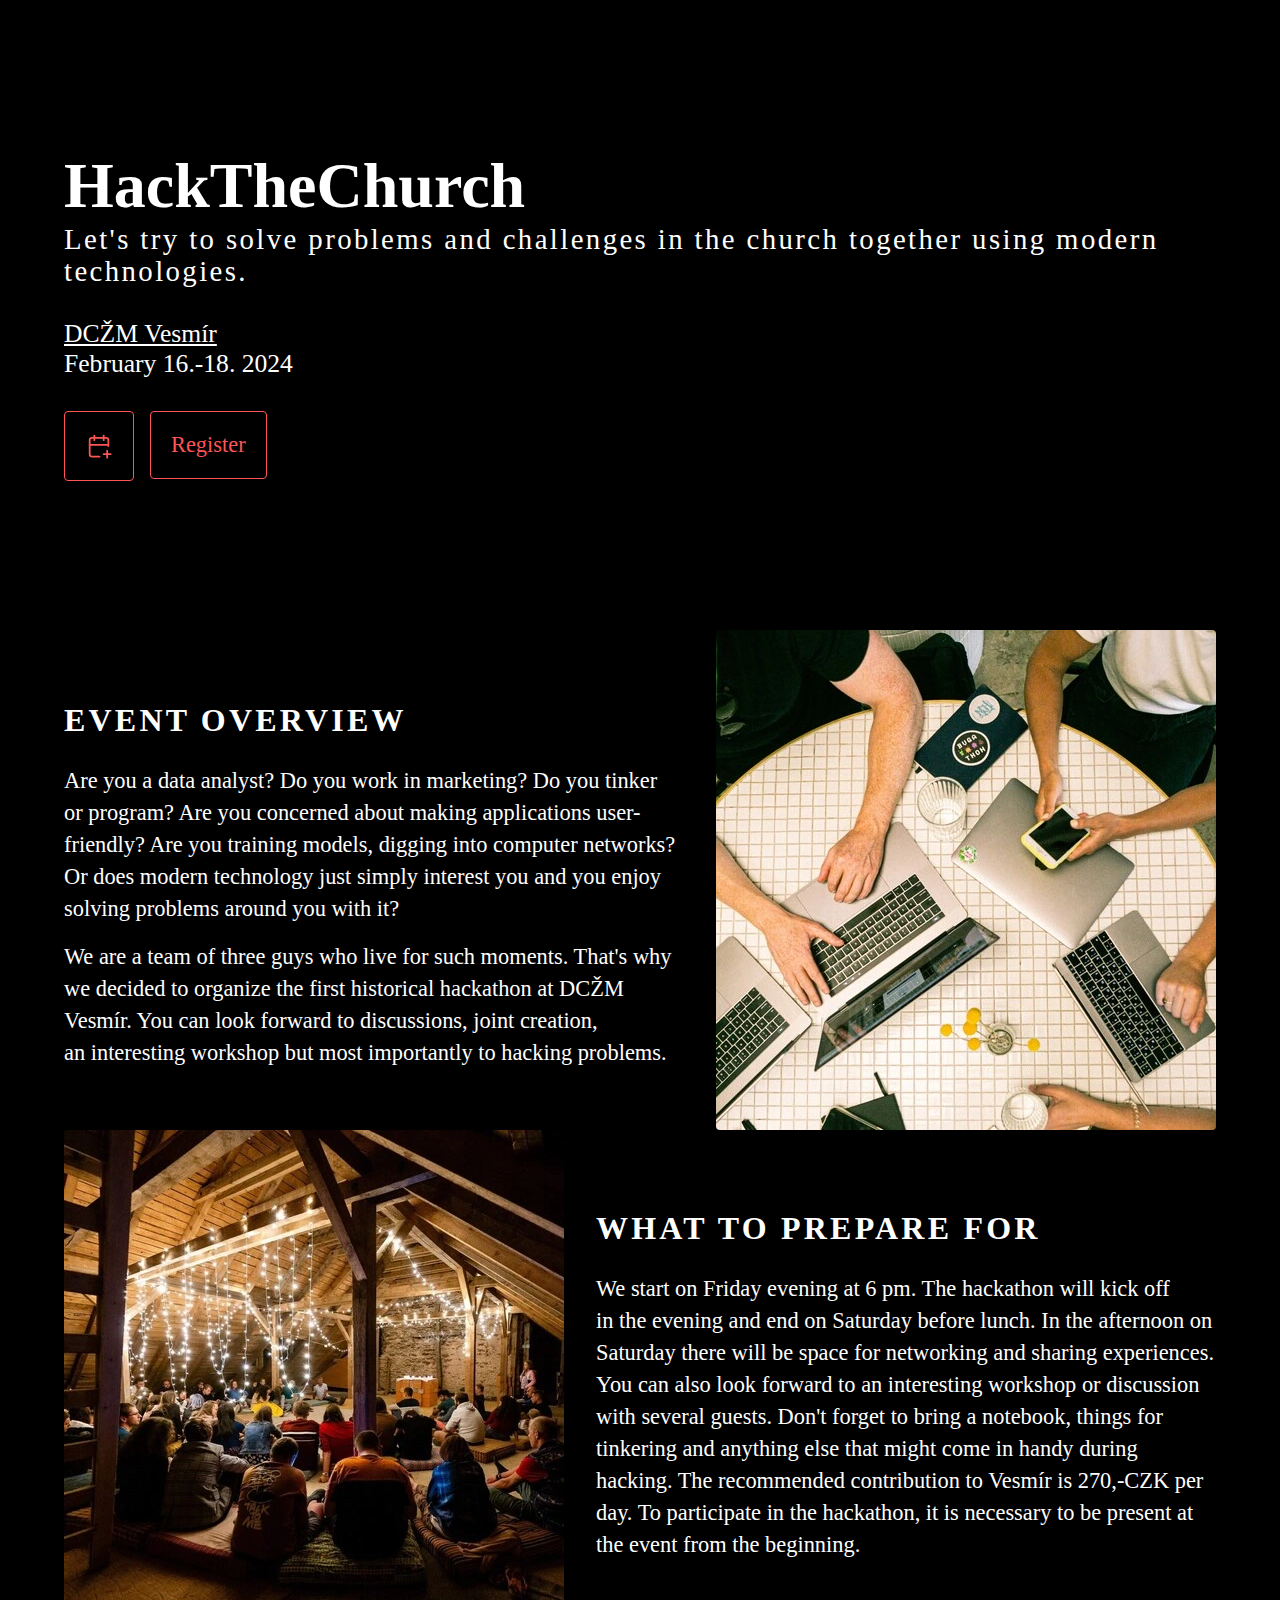
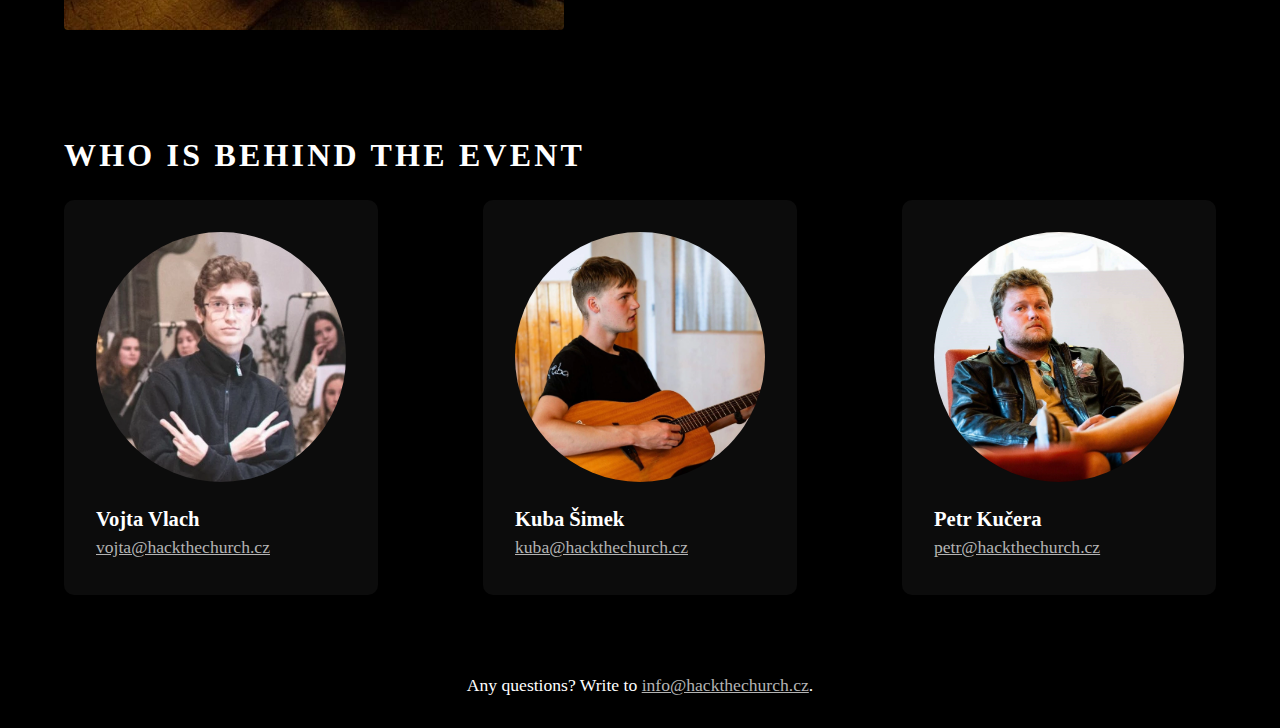
==== en.html @ dd58cb53 "Complete translation, add ENG event" ====
<!DOCTYPE html>
<html lang="cs">
  <head>
    <meta charset="UTF-8" />
    <meta name="viewport" content="width=device-width, initial-scale=1.0" />
    <title>Hack The Church</title>
    <meta
      name="description"
      content="Pojďme společně pomocí moderních technologií zkusit řešit problémy a výzvy v církvi."
    />
    <link rel="stylesheet" href="style.css" />
    <link rel="stylesheet" href="assets/fonts/stylesheet.css" />
    <link rel="apple-touch-icon" sizes="180x180" href="/apple-touch-icon.png" />
    <link rel="icon" type="image/png" sizes="32x32" href="/favicon-32x32.png" />
    <link rel="icon" type="image/png" sizes="16x16" href="/favicon-16x16.png" />
    <link rel="manifest" href="/site.webmanifest" />
  </head>
  <body>
    <section class="cover">
      <div class="container-cover">
        <div class="center-box">
          <h1>HackTheChurch</h1>
          <p class="description">
            Let's try to solve problems and challenges in&nbsp;the&nbsp;church together using modern technologies.
          </p>
        </div>
        <div class="center-box date">
          <span>
            <a
              href="http://vesmir.signaly.cz/"
              target="_blank"
              rel="external"
              class="white-link"
            >
              DCŽM&nbsp;Vesmír
            </a>
          </span>
          <span>February 16.-18. 2024</span>
        </div>
        <div class="line-box">
          <a
            href="/assets/events/event_en.ics"
            target="_blank"
            rel="external"
            title="Add to calendar"
            class="button"
          >
            <svg
              xmlns="http://www.w3.org/2000/svg"
              class="icon icon-tabler icon-tabler-calendar-plus"
              width="28"
              height="28"
              viewBox="0 0 24 24"
              stroke-width="1.5"
              stroke="#ff5555"
              fill="none"
              stroke-linecap="round"
              stroke-linejoin="round"
            >
              <path stroke="none" d="M0 0h24v24H0z" fill="none" />
              <path
                d="M12.5 21h-6.5a2 2 0 0 1 -2 -2v-12a2 2 0 0 1 2 -2h12a2 2 0 0 1 2 2v5"
              />
              <path d="M16 3v4" />
              <path d="M8 3v4" />
              <path d="M4 11h16" />
              <path d="M16 19h6" />
              <path d="M19 16v6" />
            </svg>
          </a>
          <a
            href="https://forms.gle/rxjxRGMy3ngEnA8G9"
            target="_blank"
            rel="external nofollow"
            title="Register"
            class="button"
            >Register
          </a>
        </div>
      </div>
    </section>
    <section class="left">
      <div class="container">
        <h2>Event overview</h2>
        <p class="pargraph">
          Are you a&nbsp;data analyst? Do you work in&nbsp;marketing? Do you tinker or&nbsp;program?
          Are you concerned about making applications user-friendly? 
          Are you training models, digging into&nbsp;computer networks? 
          Or does modern technology just simply interest you and you enjoy solving problems around you with it?
        </p>
        <p class="pargraph">
          We are a team of three guys who live for such moments. 
          That's why we decided to&nbsp;organize the&nbsp;first historical hackathon at DCŽM Vesmír.
          You can look forward to discussions, joint creation,
          an&nbsp;interesting workshop but most importantly to hacking problems.
        </p>
      </div>
      <img
        src="/assets/images/illustration_02.webp"
        class="image"
        loading="lazy"
        alt="Several working people at a common table"
        title="Ilustrace 2"
      />
    </section>
    <section class="right">
      <div class="container">
        <h2>What to prepare for</h2>
        <p class="pargraph">
          We start on&nbsp;Friday evening at 6&nbsp;pm. The hackathon will kick off 
          in&nbsp;the&nbsp;evening and end on Saturday before lunch.
          In the afternoon on Saturday there will be space for networking 
          and sharing experiences. You can also look forward to an interesting workshop
          or discussion with several guests. Don't forget to bring a notebook,
          things for tinkering and anything else that might come in handy during hacking.
          The recommended contribution to Vesmír is 270,-CZK per day.
          To participate in the hackathon, it is necessary to be present at the event from the beginning.
        </p>
      </div>
      <img
        src="/assets/images/illustration_01.webp"
        class="image"
        loading="lazy"
        alt="Photo of praying in the attic of St. Matthew's Church in the light of candles"
        title="Ilustrace 1"
      />
    </section>
    <section class="column">
      <h2>Who is behind the event</h2>
      <div class="profiles">
        <div class="profile">
          <img
            src="/assets/images/vojcek.webp"
            class="image"
            loading="lazy"
            alt="Vojta Vlach"
            title="Vojta Vlach"
          />
          <h3>Vojta Vlach</h3>
          <p>
            <a href="mailto:vojta@hackthechurch.cz">vojta@hackthechurch.cz</a>
          </p>
        </div>
        <div class="profile">
          <img
            src="/assets/images/kuba.webp"
            class="image"
            loading="lazy"
            alt="Kuba Šimek"
            title="Kuba Šimek"
          />
          <h3>Kuba Šimek</h3>
          <p>
            <a href="mailto:kuba@hackthechurch.cz">kuba@hackthechurch.cz</a>
          </p>
        </div>
        <div class="profile">
          <img
            src="/assets/images/kucera.webp"
            class="image"
            loading="lazy"
            alt="Petr Kučera"
            title="Petr Kučera"
          />
          <h3>Petr Kučera</h3>
          <p>
            <a href="mailto:petr@hackthechurch.cz">petr@hackthechurch.cz</a>
          </p>
        </div>
      </div>
    </section>
    <footer>
      Any questions? Write to
      <a href="mailto:info@hackthechurch.cz">info@hackthechurch.cz</a>.
    </footer>
  </body>
</html>
---- style.css ----
body {
  margin: 0;
  background: #000;
  color: #fff;
  display: flex;
  flex-direction: column;
  align-items: center;
  font-family: "M PLUS 1 Code";
  width: 100%;
  font-size: 1.1rem;
}

.container-cover {
  width: 90vw;
  max-width: 1200px;
  display: flex;
  flex-direction: column;
  align-items: center;
  justify-content: center;
  margin-top: 3rem;
  margin-bottom: 3rem;
}

section {
  width: 90vw;
  max-width: 1200px;
  display: flex;
  align-items: center;
  justify-content: space-around;
}

.left {
  flex-direction: column;
}
.right {
  flex-direction: column;
}

footer {
  background-color: #000;
  margin-top: 2rem;
  margin-bottom: 2rem;
  text-align: center;
}

p {
  line-height: 2rem;
  margin: 0;
}

.pargraph {
  margin-bottom: 1rem;
  font-size: 1.4rem;
  width: 100%;
}

a {
  color: #b4b4b4;
}

.white-link {
  color: #fff;
}

.cover {
  min-height: 70vh;
}
.date {
  font-size: 1.4rem;
}
.gray-container {
  background: #fff;
  color: #000;
}
.center-box {
  width: 100%;
  display: flex;
  flex-direction: column;
  align-items: flex-start;
  margin-top: 1rem;
  margin-bottom: 1rem;
}
.line-box {
  width: 100%;
  display: flex;
  flex-direction: row;
  justify-content: flex-start;
  align-items: flex-start;
  margin-top: 1rem;
  margin-bottom: 1rem;
}
.ilustration {
  width: 100%;
  border-radius: 12px;
}
h1 {
  font-size: 3rem;
  margin: 0;
  font-weight: 900;
}
h2 {
  font-size: 2rem;
  text-transform: uppercase;
  letter-spacing: 0.2rem;
  width: 100%;
}

.description {
  font-size: 1.4rem;
  letter-spacing: 0.15rem;
}

ul {
  padding: 0;
  width: 100%;
  list-style: none;
}

.image {
  width: 100%;
  border-radius: 4px;
}

.button {
  cursor: pointer;
  text-decoration: none;
  display: flex;
  border: 1px solid #ff5555;
  border-radius: 4px;
  font-size: 1.4rem;
  padding: 20px;
  background: none;
  font-family: "M PLUS 1 Code";
  color: #ff5555;
  margin-right: 1rem;
  transition: 200ms;
}

.button:hover {
  background: #bb3e3e42;
}

.profiles {
  width: 100%;
  display: flex;
  flex-direction: column;
  align-items: center;
  flex-wrap: wrap;
  justify-content: space-between;
}
.column {
  flex-direction: column;
  width: 100%;
  margin-top: 5rem;
  width: 90vw;
  max-width: 1200px;
}
.profile img {
  border-radius: 100%;
  width: 60vw;
  max-width: 250px;
}
.profile {
  margin-bottom: 3rem;
  background: #0c0c0c;
  padding: 2rem;
  border-radius: 10px;
}

.profile h3 {
  margin-bottom: 0;
}

@media screen and (min-width: 800px) {
  .image {
    width: 50vw;
    max-width: 500px;
  }
  .left {
    flex-direction: row;
  }
  .right {
    flex-direction: row-reverse;
  }
  .left .container {
    margin-right: 2rem;
  }
  .right .container {
    margin-left: 2rem;
  }
  h1 {
    font-size: 4rem;
    margin: 0;
    font-weight: 900;
  }
  .description {
    font-size: 1.8rem;
    letter-spacing: 0.15rem;
  }
  .date {
    font-size: 1.6rem;
  }
  .profiles {
    flex-direction: row;
  }
}
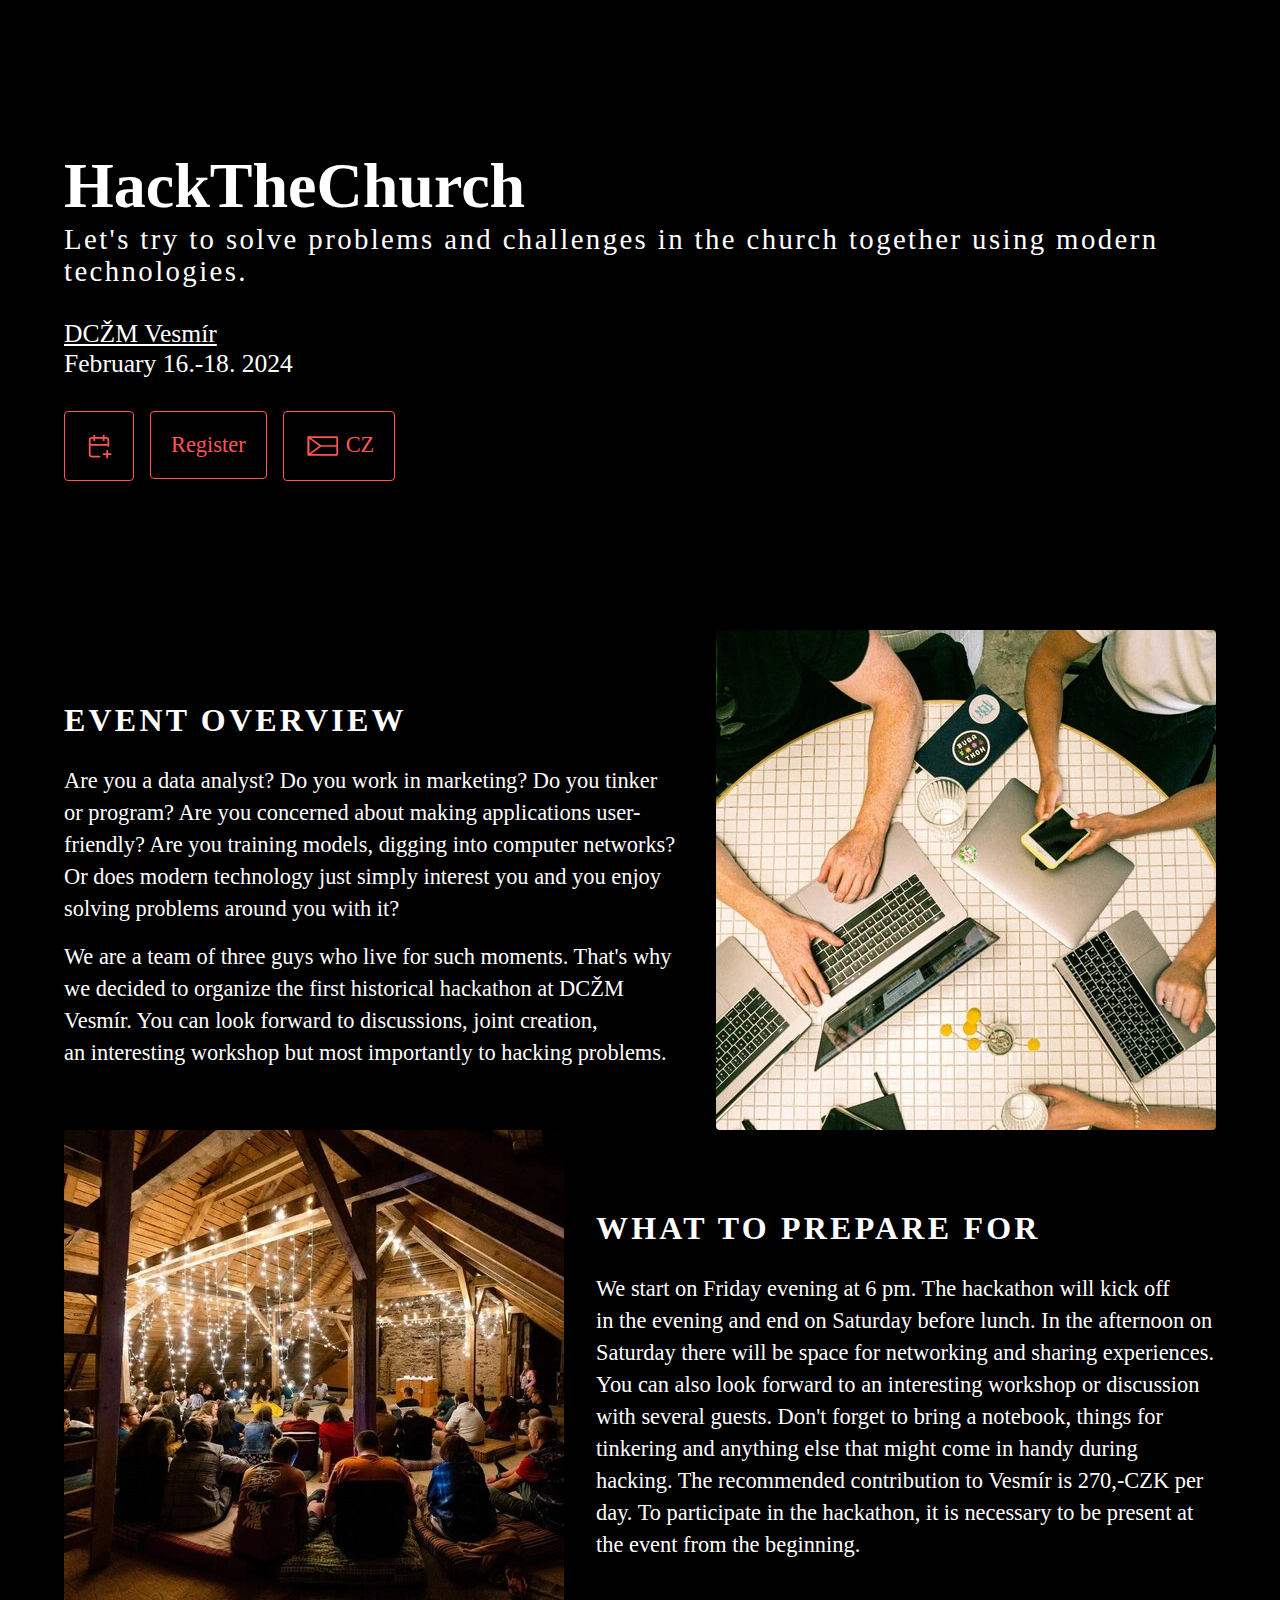
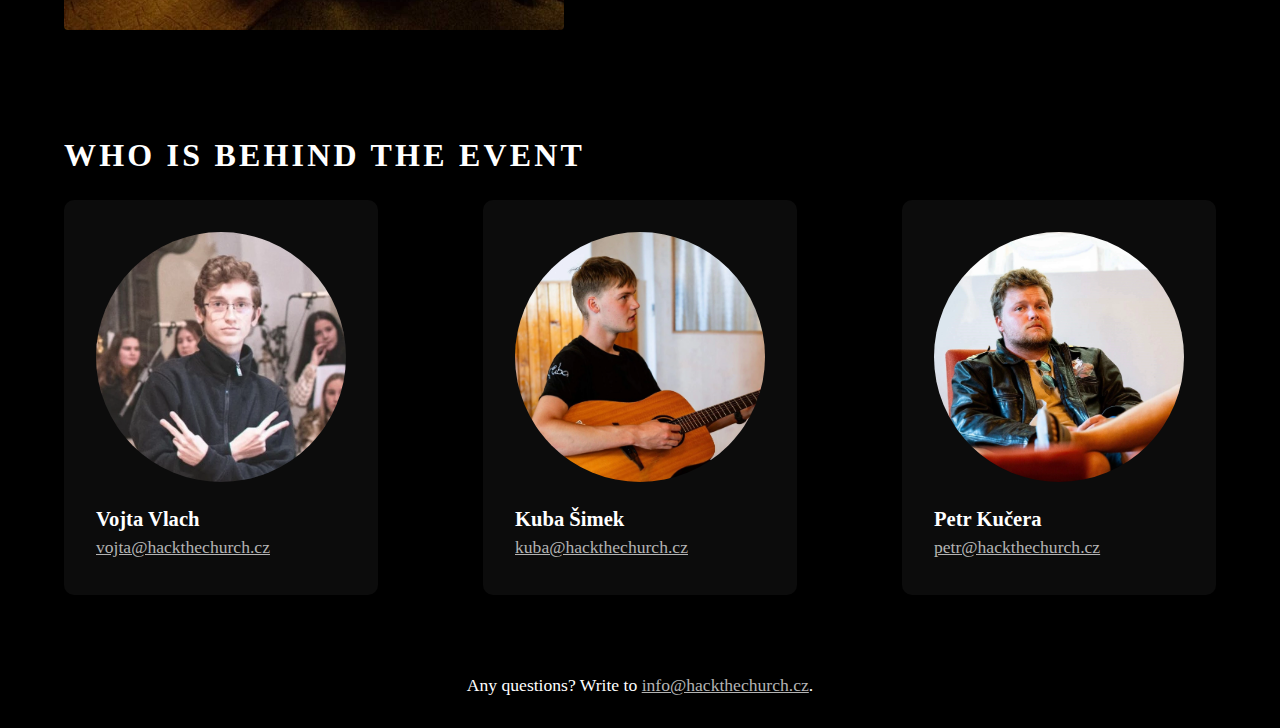
==== commit 74d127cf: "Add links between these two pages" ====
--- a/en.html
+++ b/en.html
@@ -76,6 +76,32 @@
             class="button"
             >Register
           </a>
+          <a
+            href="/index.html"
+            target="_blank"
+            rel="external nofollow"
+            title="Register"
+            class="button"
+            >
+            <svg
+              xmlns="http://www.w3.org/2000/svg"
+              class="icon icon-tabler icon-tabler-calendar-plus"
+              width="42"
+              height="28"
+              viewBox="0 0 38 24"
+              stroke-width="1.5"
+              stroke="#ff5555"
+              fill="none"
+              stroke-linecap="round"
+              stroke-linejoin="round"
+            >
+              <path stroke="none" d="M0 0h24v24H0z" fill="none" />
+              <path d="M4 4 v16 h26 v-16 Z" />
+              <path d="M4 4 v16 L 15 12 Z" />
+              <path d="M15 12 h15" />
+            </svg>
+            CZ
+          </a>
         </div>
       </div>
     </section>
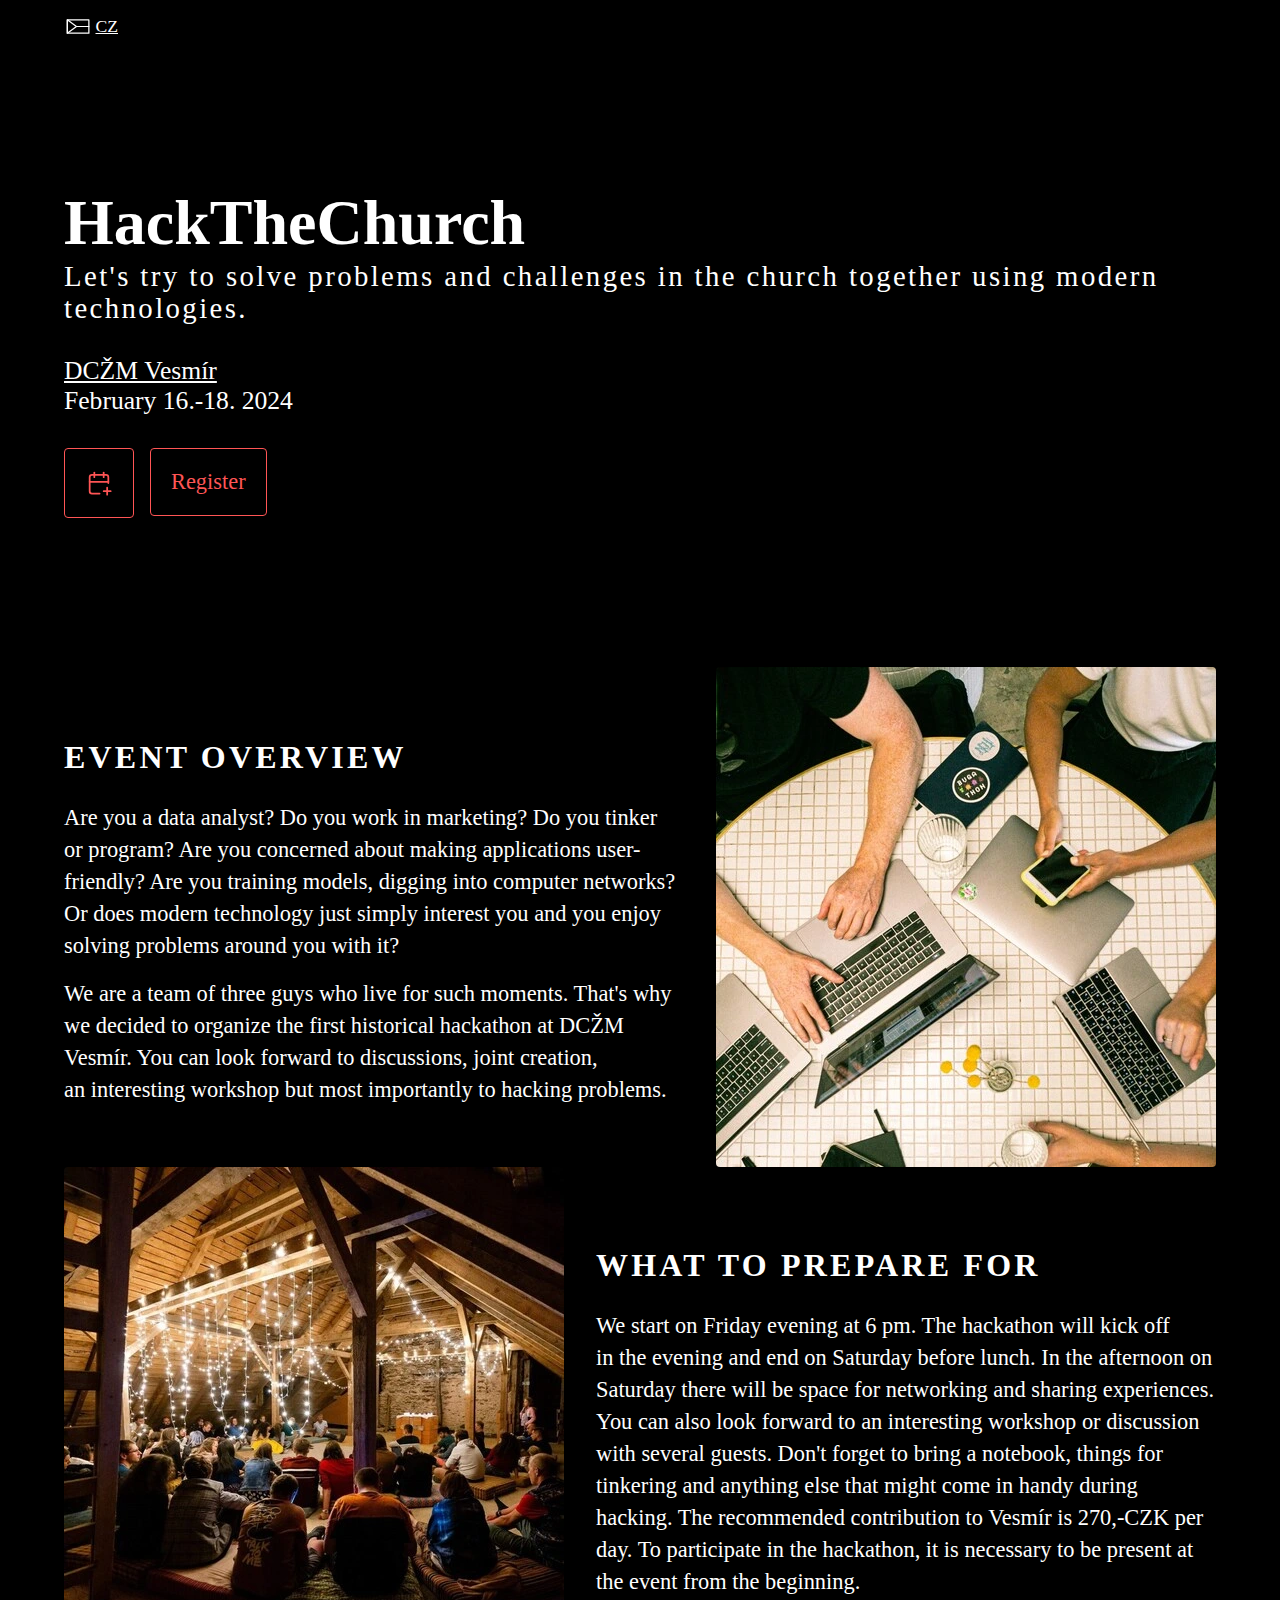
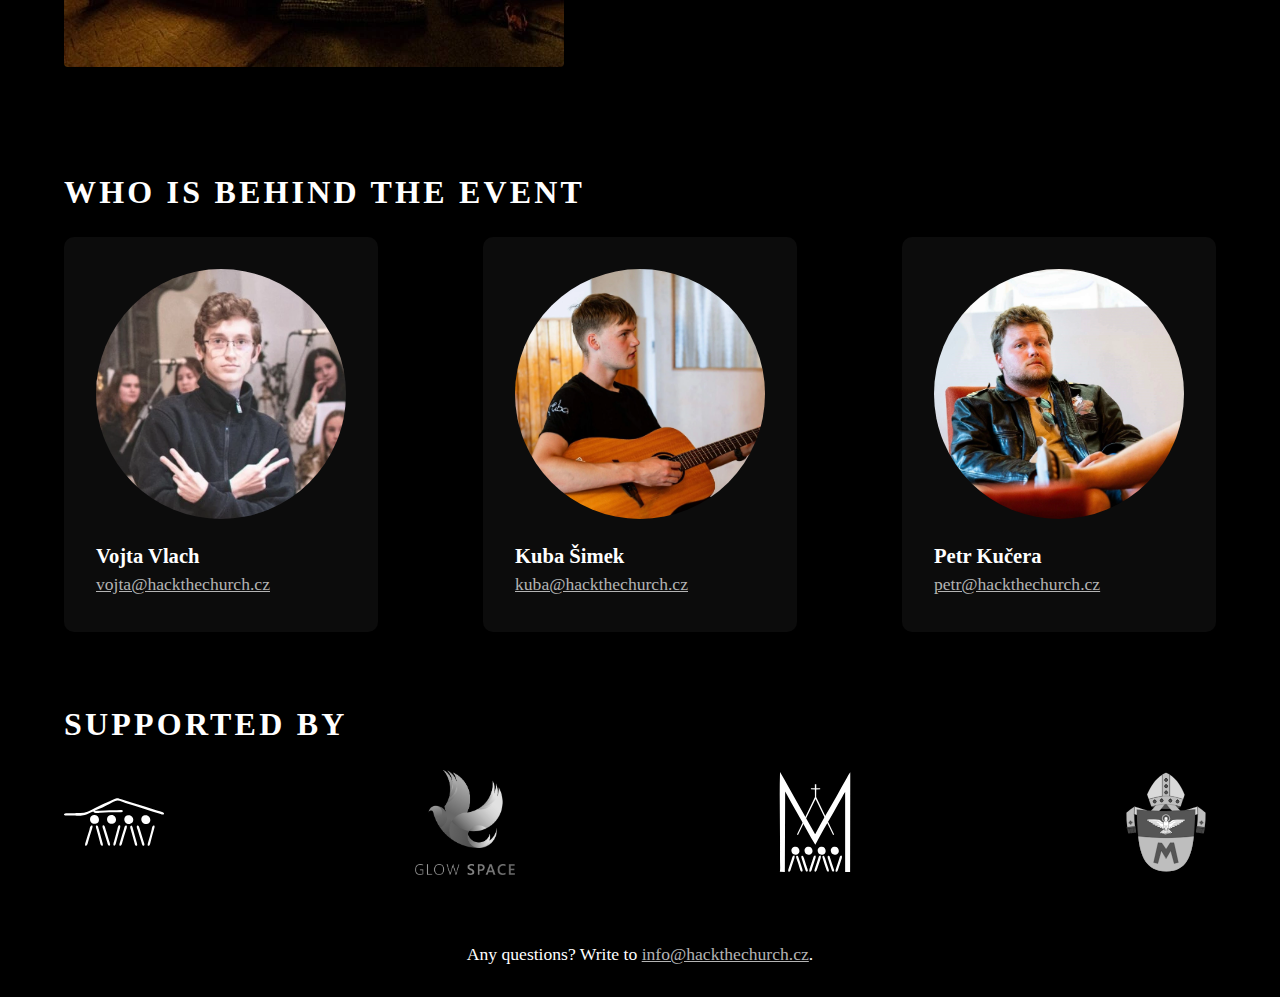
==== commit 4be2cbf0: "Add english mutation" ====
--- a/en.html
+++ b/en.html
@@ -1,5 +1,5 @@
 <!DOCTYPE html>
-<html lang="cs">
+<html lang="en">
   <head>
     <meta charset="UTF-8" />
     <meta name="viewport" content="width=device-width, initial-scale=1.0" />
@@ -9,6 +9,7 @@
       content="Pojďme společně pomocí moderních technologií zkusit řešit problémy a výzvy v církvi."
     />
     <link rel="stylesheet" href="style.css" />
+    <link rel="stylesheet" href="firefly.css" />
     <link rel="stylesheet" href="assets/fonts/stylesheet.css" />
     <link rel="apple-touch-icon" sizes="180x180" href="/apple-touch-icon.png" />
     <link rel="icon" type="image/png" sizes="32x32" href="/favicon-32x32.png" />
@@ -16,12 +17,33 @@
     <link rel="manifest" href="/site.webmanifest" />
   </head>
   <body>
+    <a href="/" target="_self" title="Přepnout do češtiny" class="language">
+      <svg
+        xmlns="http://www.w3.org/2000/svg"
+        class="icon icon-tabler icon-tabler-calendar-plus"
+        width="31.5"
+        height="21"
+        viewBox="0 0 38 24"
+        stroke-width="1.5"
+        stroke="#fff"
+        fill="none"
+        stroke-linecap="round"
+        stroke-linejoin="round"
+      >
+        <path stroke="none" d="M0 0h24v24H0z" fill="none" />
+        <path d="M4 4 v16 h26 v-16 Z" />
+        <path d="M4 4 v16 L 15 12 Z" />
+        <path d="M15 12 h15" />
+      </svg>
+      CZ
+    </a>
     <section class="cover">
       <div class="container-cover">
         <div class="center-box">
           <h1>HackTheChurch</h1>
           <p class="description">
-            Let's try to solve problems and challenges in&nbsp;the&nbsp;church together using modern technologies.
+            Let's try to solve problems and challenges in&nbsp;the&nbsp;church
+            together using modern technologies.
           </p>
         </div>
         <div class="center-box date">
@@ -76,32 +98,6 @@
             class="button"
             >Register
           </a>
-          <a
-            href="/index.html"
-            target="_blank"
-            rel="external nofollow"
-            title="Register"
-            class="button"
-            >
-            <svg
-              xmlns="http://www.w3.org/2000/svg"
-              class="icon icon-tabler icon-tabler-calendar-plus"
-              width="42"
-              height="28"
-              viewBox="0 0 38 24"
-              stroke-width="1.5"
-              stroke="#ff5555"
-              fill="none"
-              stroke-linecap="round"
-              stroke-linejoin="round"
-            >
-              <path stroke="none" d="M0 0h24v24H0z" fill="none" />
-              <path d="M4 4 v16 h26 v-16 Z" />
-              <path d="M4 4 v16 L 15 12 Z" />
-              <path d="M15 12 h15" />
-            </svg>
-            CZ
-          </a>
         </div>
       </div>
     </section>
@@ -109,15 +105,16 @@
       <div class="container">
         <h2>Event overview</h2>
         <p class="pargraph">
-          Are you a&nbsp;data analyst? Do you work in&nbsp;marketing? Do you tinker or&nbsp;program?
-          Are you concerned about making applications user-friendly? 
-          Are you training models, digging into&nbsp;computer networks? 
-          Or does modern technology just simply interest you and you enjoy solving problems around you with it?
+          Are you a&nbsp;data analyst? Do you work in&nbsp;marketing? Do you
+          tinker or&nbsp;program? Are you concerned about making applications
+          user-friendly? Are you training models, digging into&nbsp;computer
+          networks? Or does modern technology just simply interest you and you
+          enjoy solving problems around you with it?
         </p>
         <p class="pargraph">
-          We are a team of three guys who live for such moments. 
-          That's why we decided to&nbsp;organize the&nbsp;first historical hackathon at DCŽM Vesmír.
-          You can look forward to discussions, joint creation,
+          We are a team of three guys who live for such moments. That's why we
+          decided to&nbsp;organize the&nbsp;first historical hackathon at DCŽM
+          Vesmír. You can look forward to discussions, joint creation,
           an&nbsp;interesting workshop but most importantly to hacking problems.
         </p>
       </div>
@@ -133,14 +130,15 @@
       <div class="container">
         <h2>What to prepare for</h2>
         <p class="pargraph">
-          We start on&nbsp;Friday evening at 6&nbsp;pm. The hackathon will kick off 
-          in&nbsp;the&nbsp;evening and end on Saturday before lunch.
-          In the afternoon on Saturday there will be space for networking 
-          and sharing experiences. You can also look forward to an interesting workshop
-          or discussion with several guests. Don't forget to bring a notebook,
-          things for tinkering and anything else that might come in handy during hacking.
-          The recommended contribution to Vesmír is 270,-CZK per day.
-          To participate in the hackathon, it is necessary to be present at the event from the beginning.
+          We start on&nbsp;Friday evening at 6&nbsp;pm. The hackathon will kick
+          off in&nbsp;the&nbsp;evening and end on Saturday before lunch. In the
+          afternoon on Saturday there will be space for networking and sharing
+          experiences. You can also look forward to an interesting workshop or
+          discussion with several guests. Don't forget to bring a notebook,
+          things for tinkering and anything else that might come in handy during
+          hacking. The recommended contribution to Vesmír is 270,-CZK per day.
+          To participate in the hackathon, it is necessary to be present at the
+          event from the beginning.
         </p>
       </div>
       <img
@@ -193,11 +191,61 @@
             <a href="mailto:petr@hackthechurch.cz">petr@hackthechurch.cz</a>
           </p>
         </div>
+        <h2>Supported by</h2>
+        <div class="sponsors">
+          <a
+            href="http://vesmir.signaly.cz/"
+            rel="external"
+            target="_blank"
+            title="DCŽM Vesmír"
+          >
+            <img src="/assets/logos/vesmir.svg" class="logo" />
+          </a>
+          <a
+            href="https://glowspace.cz/"
+            rel="external"
+            target="_blank"
+            title="Komunita Glow Space"
+          >
+            <img src="/assets/logos/glow-space.webp" class="logo" />
+          </a>
+          <a
+            href="https://www.bihk.cz/biskupstvi/diecezni-centrum-pro-mladez/"
+            rel="external"
+            target="_blank"
+            title="Diecézní centrum mládeže v Hradci Králové"
+          >
+            <img src="/assets/logos/dcm.svg" class="logo" />
+          </a>
+          <a
+            href="https://www.bihk.cz/"
+            rel="external"
+            target="_blank"
+            title="Biskupství Královehradecké"
+          >
+            <img src="/assets/logos/bihk.svg" class="logo" />
+          </a>
+        </div>
       </div>
     </section>
     <footer>
       Any questions? Write to
       <a href="mailto:info@hackthechurch.cz">info@hackthechurch.cz</a>.
+      <div class="firefly"></div>
+      <div class="firefly"></div>
+      <div class="firefly"></div>
+      <div class="firefly"></div>
+      <div class="firefly"></div>
+      <div class="firefly"></div>
+      <div class="firefly"></div>
+      <div class="firefly"></div>
+      <div class="firefly"></div>
+      <div class="firefly"></div>
+      <div class="firefly"></div>
+      <div class="firefly"></div>
+      <div class="firefly"></div>
+      <div class="firefly"></div>
+      <div class="firefly"></div>
     </footer>
   </body>
 </html>
--- a/style.css
+++ b/style.css
@@ -38,7 +38,7 @@
 
 footer {
   background-color: #000;
-  margin-top: 2rem;
+  margin-top: 4rem;
   margin-bottom: 2rem;
   text-align: center;
 }
@@ -119,6 +119,7 @@
 .image {
   width: 100%;
   border-radius: 4px;
+  z-index: 5;
 }
 
 .button {
@@ -136,6 +137,15 @@
   transition: 200ms;
 }
 
+.language {
+  width: 90vw;
+  max-width: 1200px;
+  margin-top: 1rem;
+  color: #fff;
+  display: flex;
+  align-items: center;
+}
+
 .button:hover {
   background: #bb3e3e42;
 }
@@ -162,6 +172,7 @@
 }
 .profile {
   margin-bottom: 3rem;
+  z-index: 5;
   background: #0c0c0c;
   padding: 2rem;
   border-radius: 10px;
@@ -169,6 +180,25 @@
 
 .profile h3 {
   margin-bottom: 0;
+}
+
+.sponsors {
+  width: 100%;
+  display: flex;
+  flex-direction: row;
+  align-items: center;
+  flex-wrap: wrap;
+  justify-content: space-between;
+}
+
+.logo {
+  width: 40vw;
+  max-width: 60px;
+  filter: grayscale(100%);
+  transition: .3s;
+}
+.logo:hover {
+  filter: grayscale(0);
 }
 
 @media screen and (min-width: 800px) {
@@ -203,4 +233,7 @@
   .profiles {
     flex-direction: row;
   }
-}
+  .logo {
+    max-width: 100px;
+  }
+}
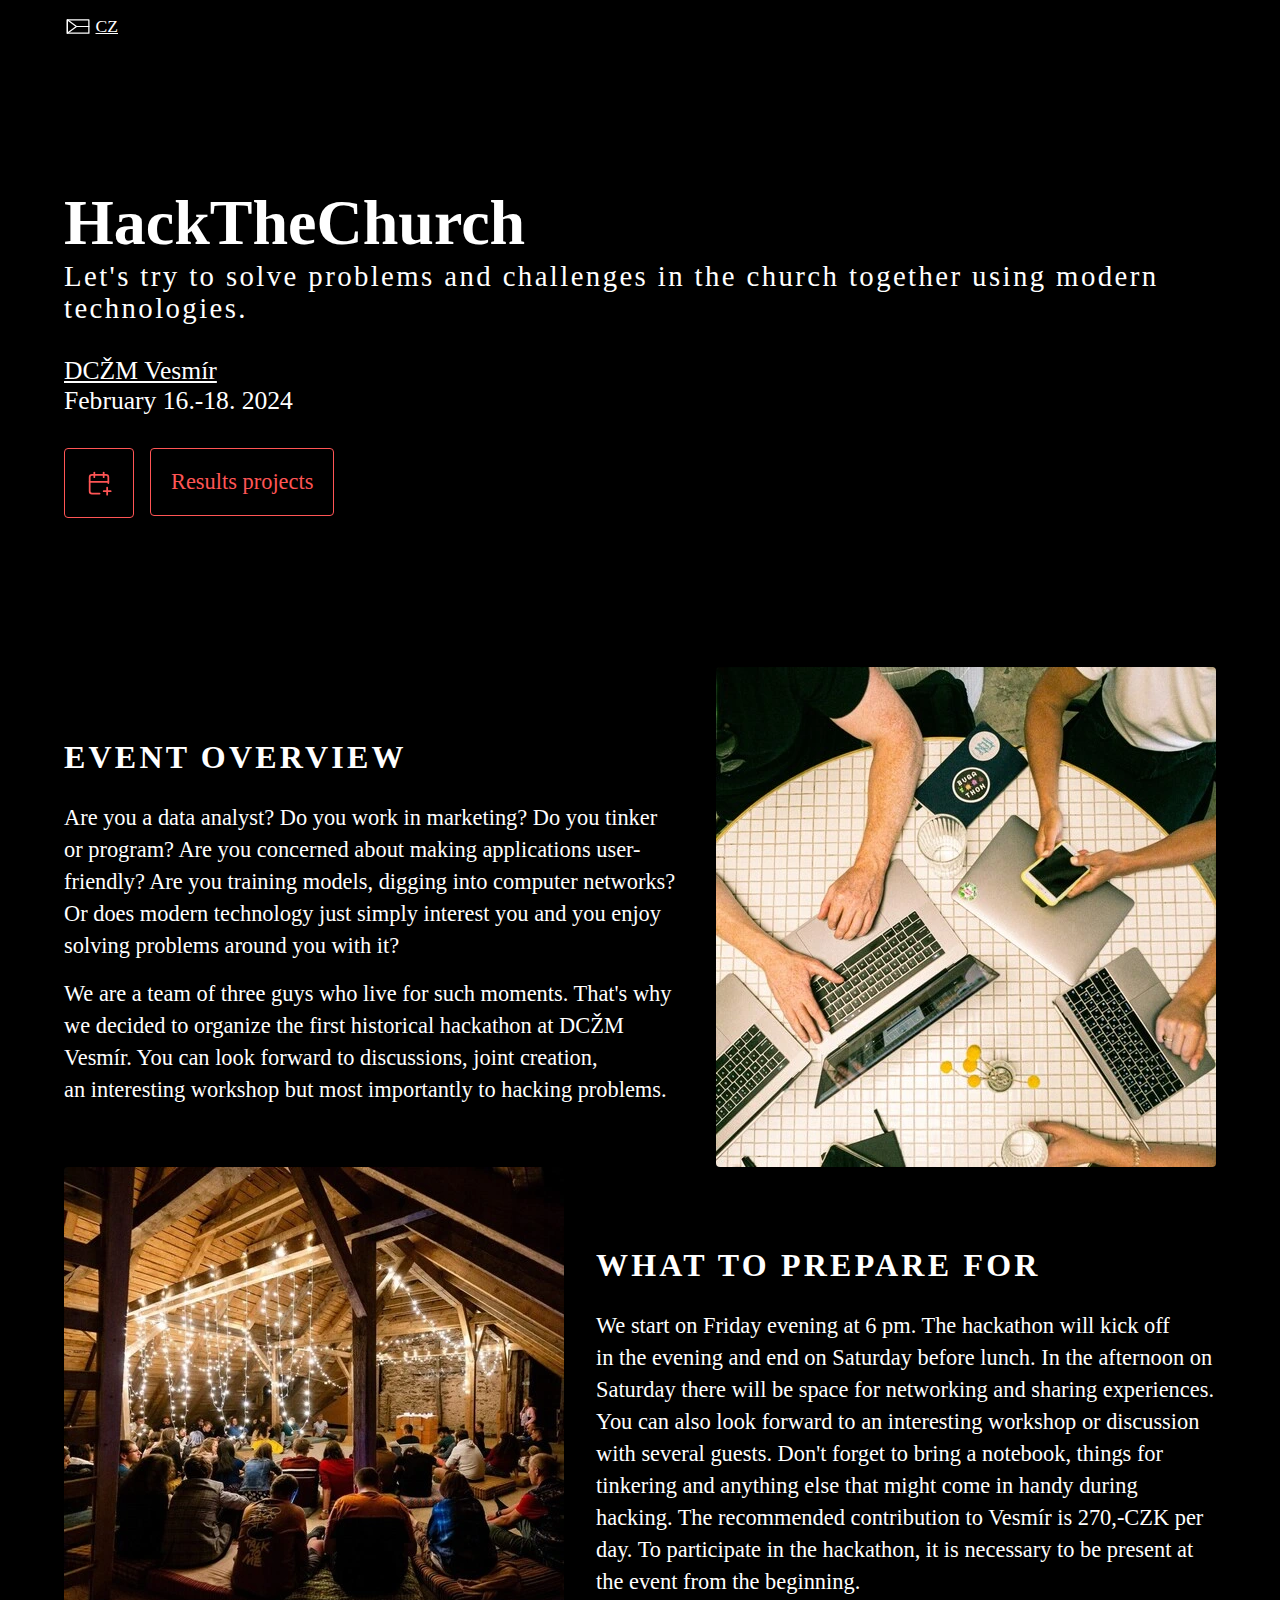
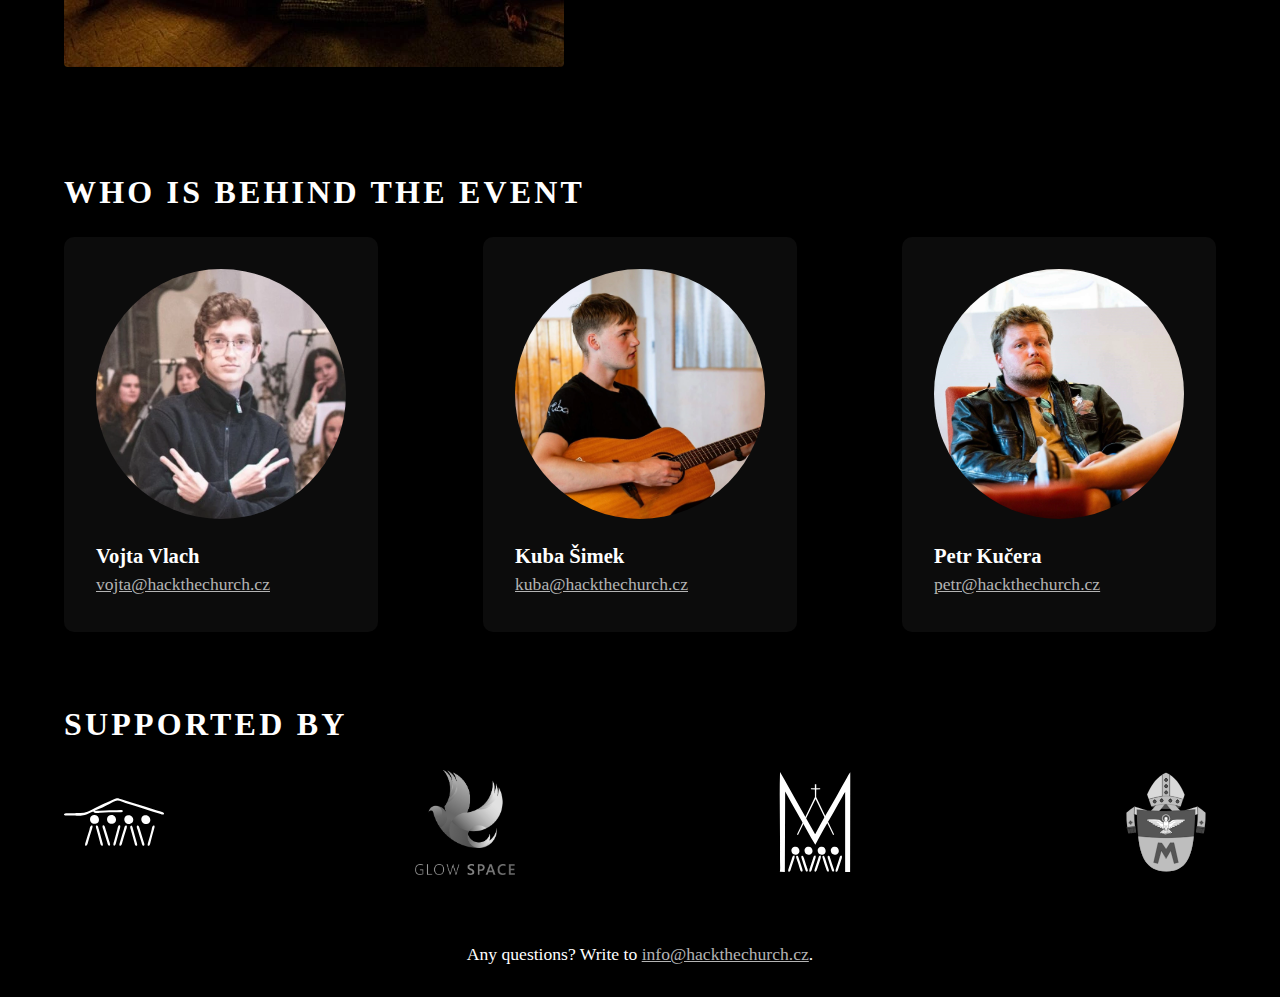
==== commit 9756fb38: "Add link to final projects" ====
--- a/en.html
+++ b/en.html
@@ -90,13 +90,21 @@
               <path d="M19 16v6" />
             </svg>
           </a>
-          <a
+          <!-- <a
             href="https://forms.gle/rxjxRGMy3ngEnA8G9"
             target="_blank"
             rel="external nofollow"
             title="Register"
             class="button"
             >Register
+          </a> -->
+          <a
+            href="https://github.com/search?q=topic%3Ahackthechurch2024+org%3AHackTheChurch&type=Repositories"
+            target="_blank"
+            rel="external nofollow"
+            title="Results projects"
+            class="button"
+            >Results projects
           </a>
         </div>
       </div>
